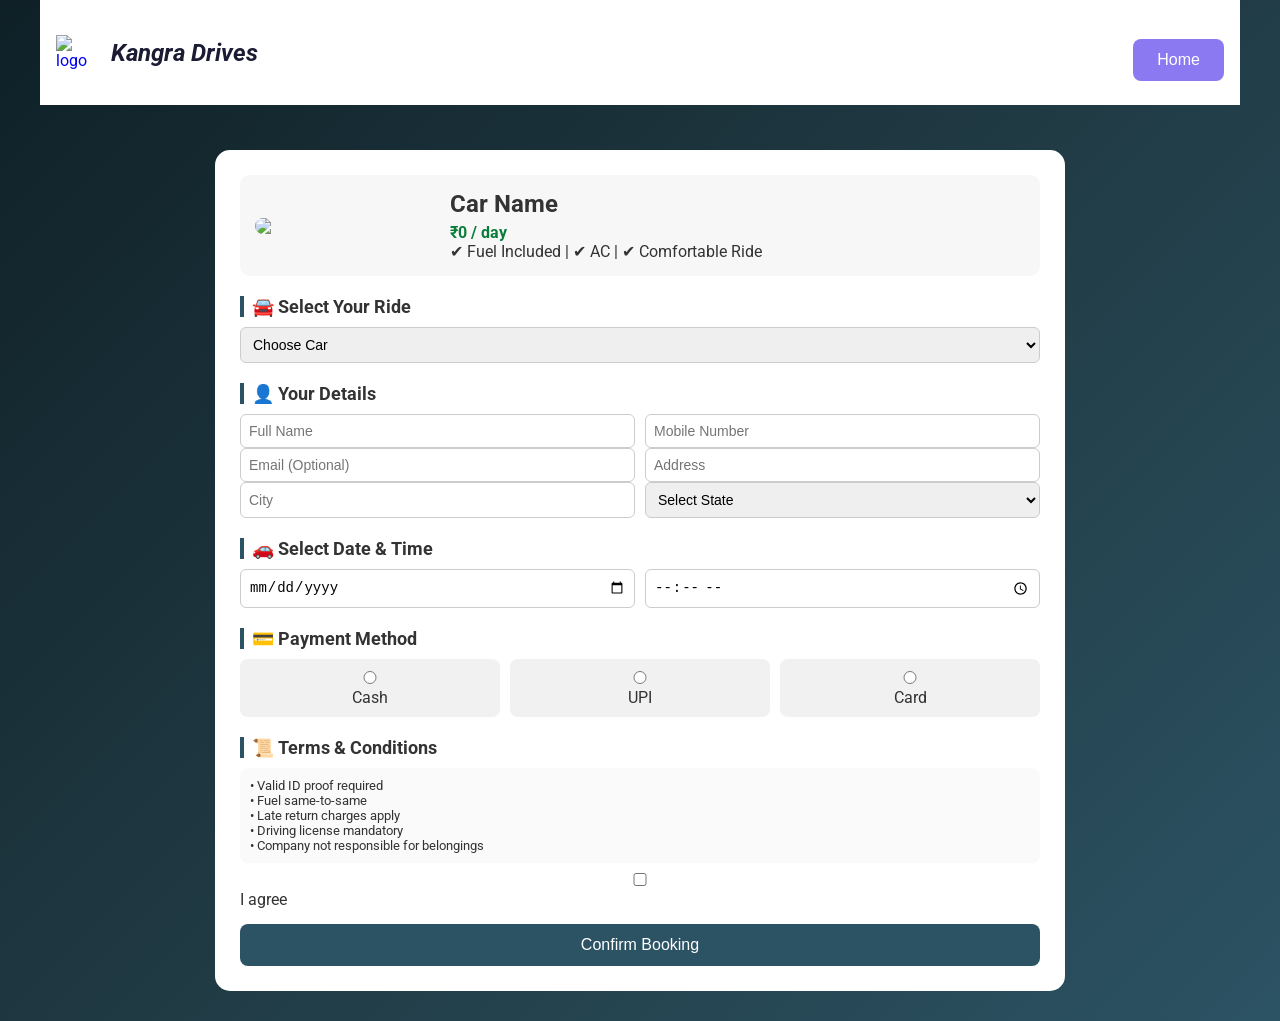
==== booking.html @ c8799b55 "add boking file" ====
<!DOCTYPE html>
<html lang="en">
<head>
<meta charset="UTF-8">
<meta name="viewport" content="width=device-width, initial-scale=1.0">
<title>Car Booking</title>

<!-- Select2 -->
<link href="https://cdn.jsdelivr.net/npm/select2@4.1.0/dist/css/select2.min.css" rel="stylesheet" />

<style>
body{
  margin:0;
  font-family: 'Segoe UI';
  background: linear-gradient(135deg,#0f2027,#203a43,#2c5364);
  color:#333;
  margin-top: 150px;
}

.container{
  max-width:850px;
  margin:30px auto;
  background:white;
  border-radius:15px;
  padding:25px;
}

.car-box{
  display:flex;
  gap:15px;
  background:#f7f7f7;
  padding:15px;
  border-radius:10px;
  align-items:center;
}

.car-box img{
  width:180px;
  border-radius:10px;
}

.price{
  color:#0a7d3b;
  font-weight:bold;
  margin-top:5px;
}

.section{
  margin-top:20px;
}

.section h3{
  margin-bottom:10px;
  font-size:18px;
  border-left:4px solid #2c5364;
  padding-left:8px;
}

.row{
  display:flex;
  gap:10px;
}

input, select{
  width:100%;
  padding:8px;
  border:1px solid #ccc;
  border-radius:6px;
  font-size:14px;
}

.payment{
  display:flex;
  gap:10px;
}

.payment label{
  flex:1;
  background:#f1f1f1;
  padding:10px;
  border-radius:8px;
  text-align:center;
  cursor:pointer;
}

button{
  width:100%;
  padding:12px;
  margin-top:15px;
  background:#2c5364;
  color:white;
  border:none;
  border-radius:8px;
  font-size:16px;
  cursor:pointer;
}

.terms{
  font-size:13px;
  background:#fafafa;
  padding:10px;
  border-radius:8px;
  margin-top:10px;
}
</style>
<link rel="stylesheet" href="styles.css">
</head>

<body>

    <!--header section-->
     <header>
      <nav class="nav-bar">
        <div class="nav__header">
          <div class="nav__logo">
            <a href="#" class="logo">
              <img src="assets/logo-white.png" alt="logo" class="logo-white" />
              <img src="assets/logo-dark.png" alt="logo" class="logo-dark" />
              <span>Kangra Drives</span>
            </a>
          </div>
          <div class="nav__menu__btn" id="menu-btn">
            <i class="ri-menu-line"></i>
          </div>
        </div>
        <ul class="nav__links" id="nav-links">
          <li><a href="login.html">Login</a></li>
        </ul>
        <div class="nav__btns">
         <a href="index.html"><button class="btn">Home</button></a>
        </div>
      </nav>
    </header>

<div class="container">

  <!-- Car Info -->
  <div class="car-box">
    <img id="carImage" src="assets/logo-dark.png">
    <div class="car-details">
      <h2 id="carName">Car Name</h2>
      <p class="price" id="carPrice">₹0 / day</p>
    <p id="carInfo">✔ Fuel Included | ✔ AC | ✔ Comfortable Ride</p>
    </div>
  </div>

  <form onsubmit="return validateForm()">

    <!-- Select Car -->
    <div class="section">
      <h3>🚘 Select Your Ride</h3>
      <select id="carSelect">
        <option value="">Choose Car</option>
        <option value="Thar">Thar</option>
        <option value="XUV">XUV 3XO</option>
        <option value="Scorpio">Scorpio</option>
        <option value="Swift">Swift Dzire</option>
        <option value="Ertiga">Ertiga</option>
        <option value="Fortuner">Fortuner</option>
        <option value="Innova">Innova</option>
        <option value="Harrier">Harrier</option>
        <option value="Tiago">Tiago</option>
        <option value="Alto">Alto 800</option>
        <option value="City">Honda City</option>
        <option value="Amaze">Honda Amaze</option>
        <option value="Elevate">Honda Elevate</option>
        <option value="Corolla">Corolla</option>
        <option value="Sumo">Tata Sumo</option>
      </select>
    </div>

    <!-- User Details -->
    <div class="section">
      <h3>👤 Your Details</h3>

      <div class="row">
        <input type="text" placeholder="Full Name" required>
        <input type="tel" placeholder="Mobile Number" required>
      </div>

      <div class="row">
        <input type="email" placeholder="Email (Optional)">
        <input type="text" placeholder="Address" required>
      </div>

      <div class="row">
        <input type="text" placeholder="City" required>

        <select id="state" required>
          <option value="">Select State</option>
          <option>Himachal Pradesh</option>
          <option>Punjab</option>
          <option>Delhi</option>
          <option>Haryana</option>
          <option>Uttar Pradesh</option>
          <option>Maharashtra</option>
          <option>Rajasthan</option>
          <option>Gujarat</option>
          <option>Tamil Nadu</option>
          <option>Karnataka</option>
          <option>West Bengal</option>
          <option>Bihar</option>
          <option>Other</option>
        </select>
      </div>
    </div>

    <!-- Rental -->
    <div class="section">
      <h3>🚗 Select Date & Time</h3>

      <div class="row">
        <input type="date" required>
        <input type="time" required>
      </div>
    </div>

    <!-- Payment -->
    <div class="section">
      <h3>💳 Payment Method</h3>

      <div class="payment">
        <label><input type="radio" name="pay" required> Cash</label>
        <label><input type="radio" name="pay"> UPI</label>
        <label><input type="radio" name="pay"> Card</label>
      </div>
    </div>

    <!-- Terms -->
    <div class="section">
      <h3>📜 Terms & Conditions</h3>
      <div class="terms">
        • Valid ID proof required<br>
        • Fuel same-to-same<br>
        • Late return charges apply<br>
        • Driving license mandatory<br>
        • Company not responsible for belongings
      </div>

      <div style="margin-top:8px;">
        <input type="checkbox" id="terms"> I agree
      </div>
    </div>

    <button type="submit">Confirm Booking</button>

  </form>
</div>

<!-- Scripts -->
<script src="https://code.jquery.com/jquery-3.6.0.min.js"></script>
<script src="https://cdn.jsdelivr.net/npm/select2@4.1.0/dist/js/select2.min.js"></script>
<script>

document.getElementById("carSelect").addEventListener("change", function(){

  const car = this.value;

  if(car === "Thar"){
    carName.innerText = "Thar";
    carPrice.innerText = "₹999 / day";
    carImage.src = "assets/Thar.jpg";
    carInfo.innerText = "4 People | Diesel | Manual";
  }

  else if(car === "XUV"){
    carName.innerText = "XUV 3XO";
    carPrice.innerText = "₹799 / day";
    carImage.src = "assets/xuv.jpg";
    carInfo.innerText = "5 People | Petrol | Manual";
  }

  else if(car === "Scorpio"){
    carName.innerText = "Scorpio";
    carPrice.innerText = "₹4499 / day";
    carImage.src = "assets/scorpio.jpg";
    carInfo.innerText = "7 People | Diesel | Manual";
  }

  else if(car === "Swift"){
    carName.innerText = "Swift Dzire";
    carPrice.innerText = "₹2499 / day";
    carImage.src = "assets/deals-7.png";
    carInfo.innerText = "4 People | Petrol | Auto";
  }

  else if(car === "Ertiga"){
    carName.innerText = "Ertiga";
    carPrice.innerText = "₹2999 / day";
    carImage.src = "assets/deals-8.png";
    carInfo.innerText = "7 People | Diesel | Manual";
  }

  else if(car === "Fortuner"){
    carName.innerText = "Fortuner";
    carPrice.innerText = "₹7999 / day";
    carImage.src = "assets/deals-12.png";
    carInfo.innerText = "7 People | Diesel | Manual";
  }

  else if(car === "Innova"){
    carName.innerText = "Innova";
    carPrice.innerText = "₹1799 / day";
    carImage.src = "assets/deals-11.png";
    carInfo.innerText = "7 People | Diesel | Manual";
  }

  else if(car === "Harrier"){
    carName.innerText = "Harrier";
    carPrice.innerText = "₹4999 / day";
    carImage.src = "assets/deals-6.png";
    carInfo.innerText = "5 People | Diesel | Auto";
  }

  else if(car === "Tiago"){
    carName.innerText = "Tiago";
    carPrice.innerText = "₹1299 / day";
    carImage.src = "assets/deals-4.png";
    carInfo.innerText = "4 People | Petrol | Manual";
  }

  else if(car === "Alto"){
    carName.innerText = "Alto 800";
    carPrice.innerText = "₹1699 / day";
    carImage.src = "assets/deals-9.png";
    carInfo.innerText = "4 People | Petrol | Manual";
  }

  else if(car === "City"){
    carName.innerText = "Honda City";
    carPrice.innerText = "₹2699 / day";
    carImage.src = "assets/deals-15.png";
    carInfo.innerText = "5 People | Petrol | Manual";
  }

  else if(car === "Amaze"){
    carName.innerText = "Honda Amaze";
    carPrice.innerText = "₹2499 / day";
    carImage.src = "assets/deals-13.png";
    carInfo.innerText = "5 People | Diesel | Manual";
  }

  else if(car === "Elevate"){
    carName.innerText = "Honda Elevate";
    carPrice.innerText = "₹1499 / day";
    carImage.src = "assets/deals-14.png";
    carInfo.innerText = "5 People | Petrol | Manual";
  }

  else if(car === "Corolla"){
    carName.innerText = "Corolla";
    carPrice.innerText = "₹3999 / day";
    carImage.src = "assets/deals-10.png";
    carInfo.innerText = "5 People | Diesel | Manual";
  }

  else if(car === "Sumo"){
    carName.innerText = "Tata Sumo";
    carPrice.innerText = "₹899 / day";
    carImage.src = "assets/deals-5.png";
    carInfo.innerText = "7 People | Diesel | Manual";
 }

  else if(car === "") {  
    carName.innerText = "Car Name";
    carPrice.innerText = "₹0 / day";
    carImage.src = "assets/logo-dark.png";
    carInfo.innerText = "✔ Fuel Included | ✔ AC | ✔ Comfortable Ride";
  }
});

</script>
<script>

$('#state').select2();

function validateForm(){
  if(!document.getElementById("terms").checked){
    alert("Accept Terms first");
    return false;
  }
  alert("Booking Confirmed ✅");
  return true;
}

document.addEventListener("DOMContentLoaded", function(){

  const cars = {
    Thar : { price: 999, img: "Thar.jpg", details: "4 People | Diesel | Manual" },
    XUV: { price: 799, img: "xuv.jpg", details: "5 People | Petrol | Manual" },
    Scorpio: { price: 4499, img: "scorpio.jpg", details: "7 People | Diesel | Manual" },
    Swift: { price: 2499, img: "swift.jpg", details: "4 People | Petrol | Auto" },
    Fortuner: { price: 7999, img: "fortuner.jpg", details: "7 People | Diesel | Manual" },
    Innova: { price: 1799, img: "innova.jpg", details: "7 People | Diesel | Manual" }
  };

  const dropdown = document.getElementById("carSelect");

  dropdown.addEventListener("change", function(){

    const selected = this.value;

    if(cars[selected]){
      document.getElementById("carName").innerText = selected;
      document.getElementById("carPrice").innerText = "₹" + cars[selected].price + " / day";
      document.getElementById("carImage").src = "assets/" + cars[selected].img;
      document.getElementById("carInfo").innerText = cars[selected].details;
    } else {
      document.getElementById("carName").innerText = "Car Name";
      document.getElementById("carPrice").innerText = "₹0 / day";
      document.getElementById("carImage").src = "assets/logo-dark.png";
      document.getElementById("carInfo").innerText = "✔ Fuel Included | ✔ AC | ✔ Comfortable Ride";
    }

  });

});

</script>
</body>
</html>
---- styles.css ----
@import url("https://fonts.googleapis.com/css2?family=Roboto:ital,wght@0,100;0,300;0,400;0,500;0,700;0,900;1,100;1,300;1,400;1,500;1,700;1,900&display=swap");

:root {
  --primary-color: #8a79f0;
  --primary-color-dark: #1b1b34;
  --text-dark: #000000;
  --text-light: #767268;
  --extra-light: #f1f2ff;
  --white: #ffffff;
  --max-width: 1200px;
}

* {
  margin: 0;
  padding: 0;
  box-sizing: border-box;
}

.section__container {
  max-width: var(--max-width);
  margin: auto;
  padding: 5rem 1rem;
}

.section__header {
  margin-bottom: 1rem;
  font-size: 2.5rem;
  font-weight: 600;
  color: var(--text-dark);
  line-height: 3.25rem;
  text-align: center;
}

.section__description {
  color: var(--text-light);
  text-align: center;
  line-height: 1.5rem;
}

.btn {
  padding: 0.75rem 1.5rem;
  outline: none;
  border: none;
  font-size: 1rem;
  color: var(--white);
  background-color: var(--primary-color);
  border-radius: 0.5rem;
  transition: 0.3s;
  cursor: pointer;
}

.btn:hover {
  background-color: var(--primary-color-dark);
}

.logo {
  display: flex;
  align-items: center;
  gap: 10px;
}

.logo img {
  max-width: 35px;
}

.logo span {
  font-size: 1.25rem;
  font-weight: 700;
  font-style: italic;
  color: var(--white);
  white-space: nowrap;
}

img {
  display: flex;
  width: 100%;
}

a {
  text-decoration: none;
  transition: 0.3s;
}

ul {
  list-style: none;
}

html,
body {
  scroll-behavior: smooth;
}

body {
  font-family: "Roboto", sans-serif;
}

header {
  background: linear-gradient(
    to bottom,
    rgba(138, 121, 240, 0),
    rgba(138, 121, 240, 0.1)
  );
  margin-top: 0;
}

.nav-bar{
  position: fixed;
  top: 0;
  left: 0;
  right: 0;
  width: 100%;
background-color: #ffffff;
z-index: 9999;
}

.nav__header {
  padding: 0.75rem 1rem;
  width: 100%;
  display: flex;
  align-items: center;
  justify-content: space-between;
  background-color: var(--primary-color-dark);
}

.nav__logo .logo-dark {
  display: none;
}

.nav__menu__btn {
  font-size: 1.5rem;
  color: var(--white);
  cursor: pointer;
}

.nav__links {
  position: absolute;
  bottom: 0;
  left: 0;
  width: 100%;
  display: flex;
  align-items: center;
  justify-content: center;
  flex-direction: column;
  gap: 2rem;
  padding: 2rem;
  background-color: var(--primary-color-dark);
  transition: transform 0.5s;
  z-index: -1;
}

.nav__links.open {
  transform: translateY(100%);
}

.nav__links a {
  color: var(--white);
}

.nav__links a:hover {
  color: var(--primary-color);
}

.nav__btns {
  display: none;
}

.header__container {
  padding-top: 5rem;
  display: grid;
}

.header__image {
  position: relative;
  isolation: isolate;
  overflow: hidden;
  margin-top: 50px;
}

.header__image::before {
  position: absolute;
  content: "";
  height: 100%;
  width: 100%;
  top: 0;
  left: 5rem;
  background-color: var(--primary-color);
  opacity: 0.2;
  border-top-left-radius: 9rem;
  z-index: -1;
}

.header__content {
  padding-block: 2rem 5rem;
  padding-inline: 1rem;
}

.header__content h2 {
  width: fit-content;
  margin-inline: auto;
  margin-bottom: 1rem;
  padding: 0.5rem 1.5rem;
  font-size: 1rem;
  font-weight: 500;
  color: var(--primary-color);
  background-color: var(--white);
  border-radius: 5rem;
  box-shadow: 5px 5px 10px rgba(0, 0, 0, 0.05);
}

.header__content h1 {
  margin-bottom: 2rem;
  font-size: 3.5rem;
  font-weight: 800;
  color: var(--text-dark);
  text-align: center;
}

.header__form form {
  max-width: 900px;
  margin-inline: auto;
  padding: 1rem;
  display: flex;
  align-items: center;
  justify-content: center;
  flex-wrap: wrap;
  gap: 1rem;
  background-color: var(--white);
  box-shadow: 0px 0px 20px rgba(0, 0, 0, 0.1);
  border-radius: 1rem;
}

.header__form .input__group {
  flex: 1 0 170px;
  display: grid;
  gap: 10px;
}

.header__form label {
  font-size: 0.9rem;
  font-weight: 600;
  color: var(--text-dark);
}

.header__form input {
  width: 100%;
  outline: none;
  border: none;
  font-size: 1rem;
  color: var(--text-light);
}

.header__form input::placeholder {
  color: var(--text-light);
}

.header__form .btn {
  padding: 15px 17px;
}

.about__container .section__description {
  max-width: 600px;
  margin-inline: auto;
  margin-bottom: 4rem;
}

.about__grid {
  display: grid;
  gap: 2rem 1rem;
}

.about__card {
  max-width: 300px;
  margin-inline: auto;
  text-align: center;
}

.about__card span {
  display: inline-block;
  margin-bottom: 2rem;
  font-size: 2.5rem;
  padding: 16px 20px;
  border-radius: 1.25rem;
  box-shadow: 5px 5px 20px rgba(0, 0, 0, 0.05);
}

.about__card:nth-child(1) span {
  color: #8a79f0;
  background-color: #eeebfd;
}

.about__card:nth-child(2) span {
  color: #fba55b;
  background-color: #fff2e8;
}

.about__card:nth-child(3) span {
  color: #ee6a6f;
  background-color: #fde9ea;
}

.about__card h4 {
  margin-bottom: 10px;
  font-size: 1.2rem;
  font-weight: 600;
  color: var(--text-dark);
}

.about__card p {
  color: var(--text-light);
  line-height: 1.5rem;
}

.deals {
  background-color: var(--extra-light);
}

.deals__container .section__description {
  max-width: 600px;
  margin-inline: auto;
  margin-bottom: 4rem;
}

.deals__tabs {
  margin-bottom: 2rem;
  display: flex;
  align-items: center;
  justify-content: center;
  gap: 1rem;
  flex-wrap: wrap;
}

.deals__tabs .btn {
  font-weight: 600;
  color: var(--primary-color-dark);
  background-color: var(--white);
}

.deals__tabs .btn.active {
  color: var(--white);
  background-color: var(--primary-color);
  box-shadow: 0px 0px 20px rgba(0, 0, 0, 0.1);
}

.deals__container .tab__content {
  display: none;
  gap: 1rem;
  animation: fadeEffect 1s;
}

.deals__container .tab__content.active {
  display: grid;
}

@keyframes fadeEffect {
  from {
    opacity: 0;
  }
  to {
    opacity: 1;
  }
}

.deals__card {
  padding: 1rem;
  background-color: var(--white);
  border-radius: 1rem;
  box-shadow: 0px 0px 20px rgba(0, 0, 0, 0.1);
}

.deals__card img {
  margin-bottom: 1rem;
}

.deals__rating {
  margin-bottom: 1rem;
  color: goldenrod;
}

.deals__rating span:last-child {
  color: var(--text-light);
}

.deals__card h4 {
  margin-bottom: 1rem;
  font-size: 1.2rem;
  font-weight: 600;
  color: var(--text-dark);
}

.deals__card__grid {
  margin-bottom: 2rem;
  display: grid;
  grid-template-columns: repeat(2, 1fr);
  gap: 1rem;
}

.deals__card__grid div {
  display: flex;
  align-items: center;
  gap: 10px;
  color: var(--text-light);
}

.deals__card__grid div span {
  font-size: 1.2rem;
}

.deals__card__footer {
  margin-top: 1rem;
  display: flex;
  align-items: center;
  justify-content: space-between;
  gap: 1rem;
}

.deals__card__footer h3 {
  font-size: 1.75rem;
  font-weight: 600;
  color: var(--text-dark);
}

.deals__card__footer h3 span {
  font-size: 0.9rem;
  font-weight: 400;
  color: var(--text-light);
}

.deals__card__footer a {
  font-weight: 600;
  color: var(--primary-color);
}

.deals__card__footer a:hover {
  color: var(--primary-color-dark);
}

.choose__container {
  display: grid;
}

.choose__content {
  padding-block: 2rem 5rem;
  padding-inline: 1rem;
}

.choose__grid {
  margin-top: 3rem;
  display: grid;
  gap: 2rem 1rem;
}

.choose__card {
  display: flex;
  align-items: flex-start;
  gap: 1rem;
}

.choose__card span {
  padding: 5px 7px;
  font-size: 1.5rem;
  background-color: var(--extra-light);
  color: var(--primary-color);
  border-radius: 0.5rem;
}

.choose__card h4 {
  margin-bottom: 5px;
  font-size: 1.1rem;
  font-weight: 500;
  color: var(--text-dark);
}

.choose__card p {
  font-size: 0.9rem;
  color: var(--text-light);
  line-height: 1.5rem;
}

.subscribe__container {
  position: relative;
  isolation: isolate;
  display: grid;
  overflow: hidden;
  background-color: var(--extra-light);
}

.subscribe__container::before,
.subscribe__container::after {
  position: absolute;
  content: "";
  width: 100%;
  height: 3rem;
  top: 0;
  left: 0;
  background-color: var(--white);
  z-index: -1;
}

.subscribe__container::after {
  top: unset;
  bottom: 0;
}

.subscribe__content {
  padding-block: 2rem 8rem;
  padding-inline: 1rem;
}

.subscribe__content form {
  margin-top: 2rem;
  margin-inline: auto;
  width: 100%;
  max-width: 500px;
  display: flex;
  align-items: center;
  background-color: var(--white);
  border-radius: 5px;
}

.subscribe__content input {
  width: 100%;
  outline: none;
  border: none;
  font-size: 1rem;
  color: var(--text-dark);
  padding-inline: 1rem;
  background-color: transparent;
}

.subscribe__content .btn {
  padding-block: 1rem;
  border-top-left-radius: 0;
  border-bottom-left-radius: 0;
}

.client__container {
  padding-bottom: 1rem;
}

.client__container .section__description {
  max-width: 600px;
  margin-inline: auto;
}

.swiper {
  padding-block: 4rem;
  width: 100%;
}

.swiper-slide {
  min-width: 375px;
}

.client__card {
  padding: 1.5rem;
  background-color: var(--white);
  border-radius: 1rem;
  box-shadow: 0px 0px 20px rgba(0, 0, 0, 0.05);
  transition: 0.3s;
}

.client__card:hover {
  box-shadow: 0px 0px 20px rgba(0, 0, 0, 0.1);
}

.client__details {
  margin-bottom: 1rem;
  display: flex;
  align-items: center;
  gap: 1rem;
}

.client__details img {
  max-width: 50px;
  border-radius: 100%;
}

.client__details h4 {
  margin-bottom: 5px;
  font-size: 1.1rem;
  font-weight: 600;
  color: var(--text-dark);
}

.client__rating {
  color: goldenrod;
}

.client__card p {
  color: var(--text-light);
  line-height: 1.5rem;
}

/* register */
.register{
  display: flex;
  justify-content: center;
  align-items: center;
  min-height: 30vh;
  margin-top: 150px;
}

.aa{
  display: flex;
  justify-content: center;
  align-items: center;
  font-size: 3rem;

}
.register-container {
    background: white;
    padding: 2rem;
    border-radius: 12px;
    box-shadow: 0 10px 25px rgba(0,0,0,0.2);
    width: 100%;
    max-width: 400px;
}
.register-form{
  border: 2px solid #888af2;
    display: flex;
    flex-direction: column;
    justify-content: center;
    align-items: center;
    padding: 2rem;
    gap: 1rem;
    font-size: 2rem;
    margin-bottom: 1rem;
}
.btn-register{
    padding: 0.75rem 1.5rem;
    outline: none;
    border: none;
    font-size: 1rem;
    background-color: #765efd;
    border-radius: 0.5rem;
}
/* footer */
.footer {
  background-color: var(--primary-color-dark);
}

.footer__container {
  display: grid;
  gap: 4rem 2rem;
}

.footer__logo {
  margin-bottom: 2rem;
}

.footer__logo img {
  max-width: 45px;
}

.footer__logo span {
  font-size: 1.5rem;
  color: var(--white);
}

.footer__col p {
  margin-bottom: 2rem;
  color: var(--extra-light);
  line-height: 1.5rem;
}

.footer__socials {
  display: flex;
  align-items: center;
  gap: 10px;
  flex-wrap: wrap;
}

.footer__socials a {
  padding: 6px 8px;
  font-size: 1.125rem;
  color: var(--text-dark);
  background-color: var(--white);
  border-radius: 100%;
}

.footer__socials a:hover {
  color: var(--white);
  background-color: var(--primary-color);
}

.footer__col h4 {
  margin-bottom: 2rem;
  font-size: 1.2rem;
  font-weight: 500;
  color: var(--white);
}

.footer__links {
  display: grid;
  gap: 1rem;
}

.footer__links a {
  color: var(--extra-light);
}

.footer__links a:hover {
  color: var(--primary-color);
}

.footer__links span {
  display: inline-block;
  margin-right: 10px;
  padding: 4px 6px;
  border: 1px solid var(--extra-light);
  border-radius: 100%;
}

.footer__links a:hover span {
  border-color: var(--primary-color);
}

.footer__bar {
  padding: 1rem;
  font-size: 0.9rem;
  color: var(--extra-light);
  text-align: center;
}

@media (width > 540px) {
  .about__grid {
    grid-template-columns: repeat(2, 1fr);
  }

  .deals__container .tab__content {
    grid-template-columns: repeat(2, 1fr);
  }

  .choose__grid {
    grid-template-columns: repeat(2, 1fr);
  }

  .footer__container {
    grid-template-columns: repeat(2, 1fr);
  }
}

@media (width > 768px) {
  nav {
    position: static;
    padding: 1.5rem 1rem;
    max-width: var(--max-width);
    margin-inline: auto;
    margin-bottom: 5rem;
    display: flex;
    align-items: center;
    justify-content: space-between;
    gap: 1rem;
  }

  .nav__header {
    flex: 1;
    padding: 0;
    background-color: transparent;
  }

  .nav__logo img {
    max-width: 45px;
  }

  .nav__logo .logo-dark {
    display: flex;
  }

  .nav__logo .logo-white {
    display: none;
  }

  .nav__logo span {
    font-size: 1.5rem;
    color: var(--primary-color-dark);
  }

  .nav__menu__btn {
    display: none;
  }

  .nav__links {
    position: static;
    width: fit-content;
    padding: 0;
    flex-direction: row;
    background-color: transparent;
    transform: none !important;
  }

  .nav__links a {
    font-weight: 500;
    color: var(--text-dark);
  }

  .nav__links li:last-child {
    display: none;
  }

  .nav__btns {
    flex: 1;
    display: flex;
    justify-content: flex-end;
  }

  .header__container {
    padding-top: 0;
    grid-template-columns:
      minmax(0, 1fr)
      minmax(0, calc(var(--max-width) / 2))
      minmax(0, calc(var(--max-width) / 2))
      minmax(0, 1fr);
  }

  .header__image {
    grid-area: 1/3/2/5;
    height: 100%;
  }

  .header__image img {
    padding-bottom: 5rem;
    position: absolute;
    top: 50%;
    left: 0;
    transform: translateY(-50%);
    width: unset;
    height: 100%;
  }

  .header__content {
    padding-block: 2rem 10rem;
    grid-area: 1/2/2/3;
  }

  .header__content h2 {
    margin-inline-start: unset;
  }

  .header__content :is(h1, .section__description) {
    text-align: left;
  }

  .header__form form {
    padding: 1.5rem;
    transform: translateY(-50%);
  }

  .about__container {
    padding-top: 3rem;
  }

  .about__grid {
    grid-template-columns: repeat(3, 1fr);
  }

  .deals__container .tab__content {
    grid-template-columns: repeat(3, 1fr);
  }

  .choose__container {
    grid-template-columns:
      minmax(0, 1fr)
      minmax(0, calc(var(--max-width) / 2))
      minmax(0, calc(var(--max-width) / 2))
      minmax(0, 1fr);
  }

  .choose__image {
    position: relative;
    isolation: isolate;
    grid-area: 1/1/2/3;
    height: 100%;
  }

  .choose__image img {
    position: absolute;
    top: 50%;
    right: 0;
    transform: translateY(-50%);
    width: unset;
    height: 100%;
  }

  .choose__content {
    padding-block: 5rem;
    grid-area: 1/3/2/4;
  }

  .choose__content :is(.section__header, .section__description) {
    text-align: left;
  }

  .subscribe__container {
    grid-template-columns:
      minmax(0, 1fr)
      minmax(0, calc(var(--max-width) / 2))
      minmax(0, calc(var(--max-width) / 2))
      minmax(0, 1fr);
  }

  .subscribe__image {
    position: relative;
    isolation: isolate;
    grid-area: 1/3/2/5;
    height: 100%;
  }

  .subscribe__image img {
    position: absolute;
    top: 50%;
    left: 0;
    transform: translateY(-50%);
    width: unset;
    height: 100%;
  }

  .subscribe__content {
    padding-block: 8rem;
    grid-area: 1/2/2/3;
  }

  .subscribe__content :is(.section__header, .section__description) {
    text-align: left;
  }

  .subscribe__content form {
    margin-inline-start: unset;
  }

  .footer__container {
    grid-template-columns: repeat(4, 1fr);
  }
}

@media (width > 1024px) {
  .deals__container .tab__content {
    gap: 1.5rem;
  }

  .deals__card {
    padding: 1.5rem;
  }
}
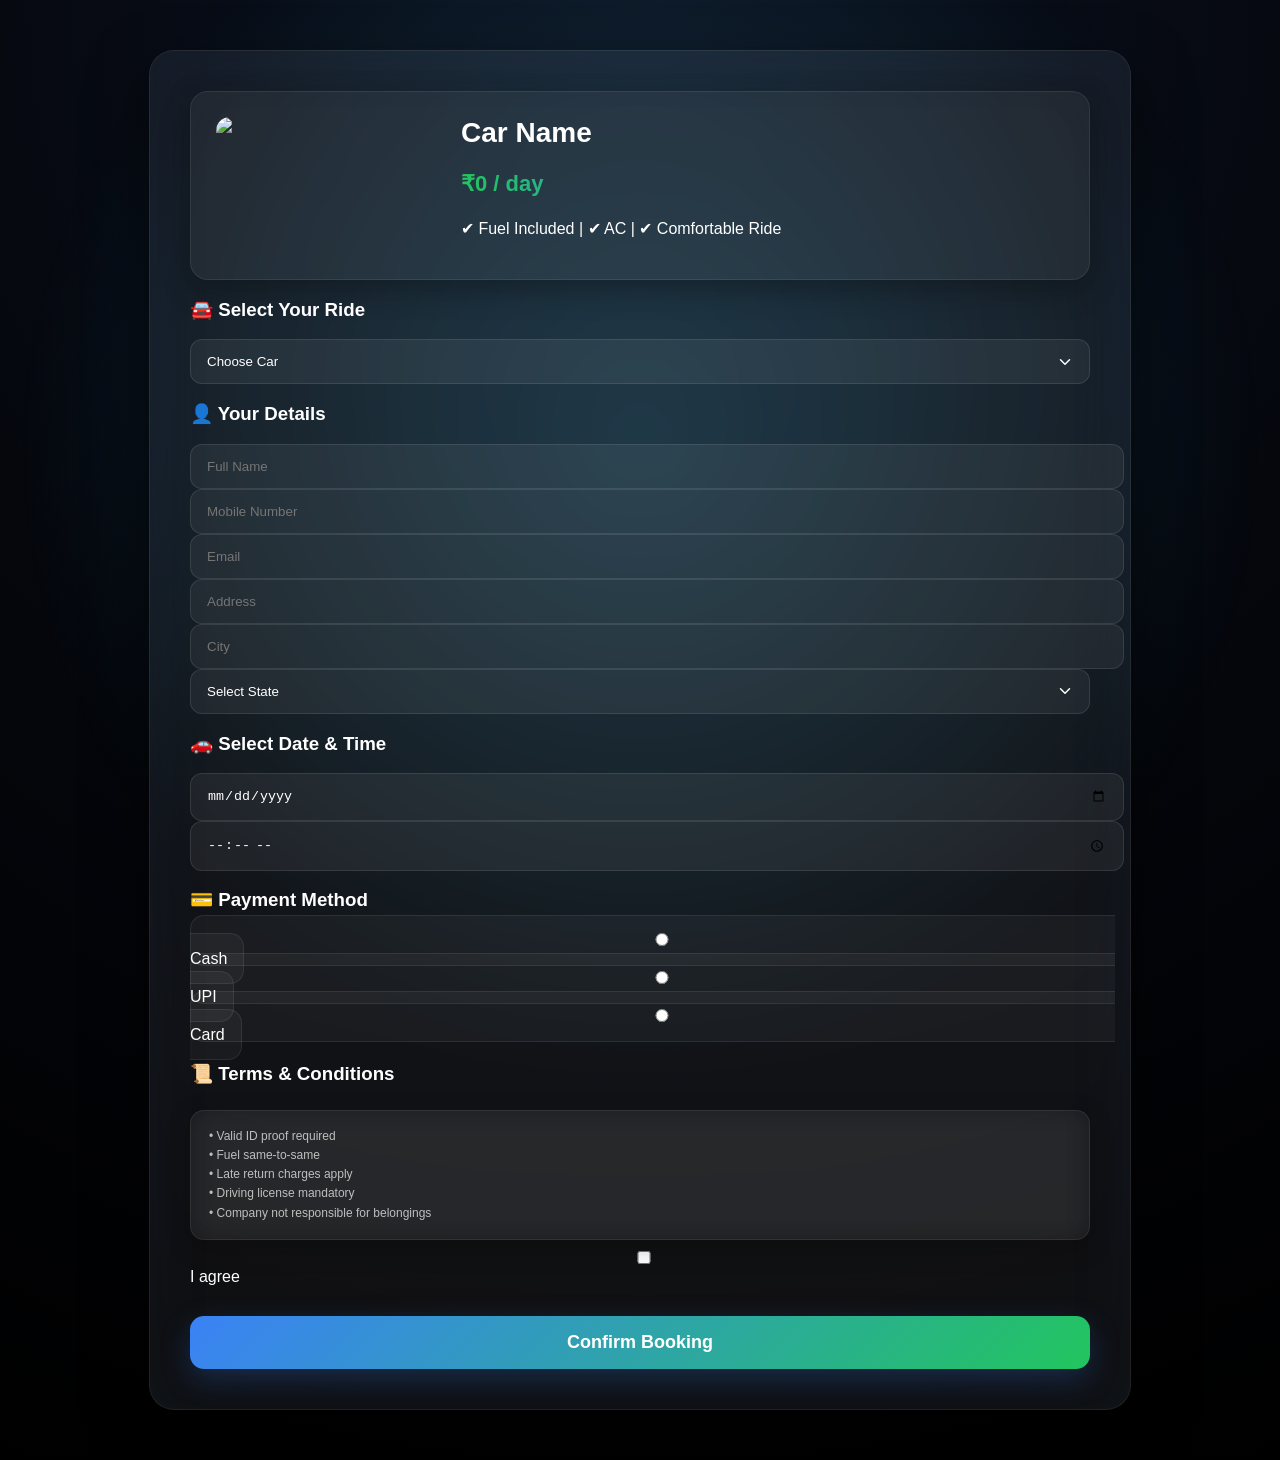
==== commit aa40296c: "Add files via upload" ====
--- a/booking.html
+++ b/booking.html
@@ -1,421 +1,460 @@
-<!DOCTYPE html>
-<html lang="en">
-<head>
-<meta charset="UTF-8">
-<meta name="viewport" content="width=device-width, initial-scale=1.0">
-<title>Car Booking</title>
-
-<!-- Select2 -->
-<link href="https://cdn.jsdelivr.net/npm/select2@4.1.0/dist/css/select2.min.css" rel="stylesheet" />
-
-<style>
-body{
-  margin:0;
-  font-family: 'Segoe UI';
-  background: linear-gradient(135deg,#0f2027,#203a43,#2c5364);
-  color:#333;
-  margin-top: 150px;
-}
-
-.container{
-  max-width:850px;
-  margin:30px auto;
-  background:white;
-  border-radius:15px;
-  padding:25px;
-}
-
-.car-box{
-  display:flex;
-  gap:15px;
-  background:#f7f7f7;
-  padding:15px;
-  border-radius:10px;
-  align-items:center;
-}
-
-.car-box img{
-  width:180px;
-  border-radius:10px;
-}
-
-.price{
-  color:#0a7d3b;
-  font-weight:bold;
-  margin-top:5px;
-}
-
-.section{
-  margin-top:20px;
-}
-
-.section h3{
-  margin-bottom:10px;
-  font-size:18px;
-  border-left:4px solid #2c5364;
-  padding-left:8px;
-}
-
-.row{
-  display:flex;
-  gap:10px;
-}
-
-input, select{
-  width:100%;
-  padding:8px;
-  border:1px solid #ccc;
-  border-radius:6px;
-  font-size:14px;
-}
-
-.payment{
-  display:flex;
-  gap:10px;
-}
-
-.payment label{
-  flex:1;
-  background:#f1f1f1;
-  padding:10px;
-  border-radius:8px;
-  text-align:center;
-  cursor:pointer;
-}
-
-button{
-  width:100%;
-  padding:12px;
-  margin-top:15px;
-  background:#2c5364;
-  color:white;
-  border:none;
-  border-radius:8px;
-  font-size:16px;
-  cursor:pointer;
-}
-
-.terms{
-  font-size:13px;
-  background:#fafafa;
-  padding:10px;
-  border-radius:8px;
-  margin-top:10px;
-}
-</style>
-<link rel="stylesheet" href="styles.css">
-</head>
-
-<body>
-
-    <!--header section-->
-     <header>
-      <nav class="nav-bar">
-        <div class="nav__header">
-          <div class="nav__logo">
-            <a href="#" class="logo">
-              <img src="assets/logo-white.png" alt="logo" class="logo-white" />
-              <img src="assets/logo-dark.png" alt="logo" class="logo-dark" />
-              <span>Kangra Drives</span>
-            </a>
-          </div>
-          <div class="nav__menu__btn" id="menu-btn">
-            <i class="ri-menu-line"></i>
-          </div>
-        </div>
-        <ul class="nav__links" id="nav-links">
-          <li><a href="login.html">Login</a></li>
-        </ul>
-        <div class="nav__btns">
-         <a href="index.html"><button class="btn">Home</button></a>
-        </div>
-      </nav>
-    </header>
-
-<div class="container">
-
-  <!-- Car Info -->
-  <div class="car-box">
-    <img id="carImage" src="assets/logo-dark.png">
-    <div class="car-details">
-      <h2 id="carName">Car Name</h2>
-      <p class="price" id="carPrice">₹0 / day</p>
-    <p id="carInfo">✔ Fuel Included | ✔ AC | ✔ Comfortable Ride</p>
-    </div>
-  </div>
-
-  <form onsubmit="return validateForm()">
-
-    <!-- Select Car -->
-    <div class="section">
-      <h3>🚘 Select Your Ride</h3>
-      <select id="carSelect">
-        <option value="">Choose Car</option>
-        <option value="Thar">Thar</option>
-        <option value="XUV">XUV 3XO</option>
-        <option value="Scorpio">Scorpio</option>
-        <option value="Swift">Swift Dzire</option>
-        <option value="Ertiga">Ertiga</option>
-        <option value="Fortuner">Fortuner</option>
-        <option value="Innova">Innova</option>
-        <option value="Harrier">Harrier</option>
-        <option value="Tiago">Tiago</option>
-        <option value="Alto">Alto 800</option>
-        <option value="City">Honda City</option>
-        <option value="Amaze">Honda Amaze</option>
-        <option value="Elevate">Honda Elevate</option>
-        <option value="Corolla">Corolla</option>
-        <option value="Sumo">Tata Sumo</option>
-      </select>
-    </div>
-
-    <!-- User Details -->
-    <div class="section">
-      <h3>👤 Your Details</h3>
-
-      <div class="row">
-        <input type="text" placeholder="Full Name" required>
-        <input type="tel" placeholder="Mobile Number" required>
-      </div>
-
-      <div class="row">
-        <input type="email" placeholder="Email (Optional)">
-        <input type="text" placeholder="Address" required>
-      </div>
-
-      <div class="row">
-        <input type="text" placeholder="City" required>
-
-        <select id="state" required>
-          <option value="">Select State</option>
-          <option>Himachal Pradesh</option>
-          <option>Punjab</option>
-          <option>Delhi</option>
-          <option>Haryana</option>
-          <option>Uttar Pradesh</option>
-          <option>Maharashtra</option>
-          <option>Rajasthan</option>
-          <option>Gujarat</option>
-          <option>Tamil Nadu</option>
-          <option>Karnataka</option>
-          <option>West Bengal</option>
-          <option>Bihar</option>
-          <option>Other</option>
-        </select>
-      </div>
-    </div>
-
-    <!-- Rental -->
-    <div class="section">
-      <h3>🚗 Select Date & Time</h3>
-
-      <div class="row">
-        <input type="date" required>
-        <input type="time" required>
-      </div>
-    </div>
-
-    <!-- Payment -->
-    <div class="section">
-      <h3>💳 Payment Method</h3>
-
-      <div class="payment">
-        <label><input type="radio" name="pay" required> Cash</label>
-        <label><input type="radio" name="pay"> UPI</label>
-        <label><input type="radio" name="pay"> Card</label>
-      </div>
-    </div>
-
-    <!-- Terms -->
-    <div class="section">
-      <h3>📜 Terms & Conditions</h3>
-      <div class="terms">
-        • Valid ID proof required<br>
-        • Fuel same-to-same<br>
-        • Late return charges apply<br>
-        • Driving license mandatory<br>
-        • Company not responsible for belongings
-      </div>
-
-      <div style="margin-top:8px;">
-        <input type="checkbox" id="terms"> I agree
-      </div>
-    </div>
-
-    <button type="submit">Confirm Booking</button>
-
-  </form>
-</div>
-
-<!-- Scripts -->
-<script src="https://code.jquery.com/jquery-3.6.0.min.js"></script>
-<script src="https://cdn.jsdelivr.net/npm/select2@4.1.0/dist/js/select2.min.js"></script>
-<script>
-
-document.getElementById("carSelect").addEventListener("change", function(){
-
-  const car = this.value;
-
-  if(car === "Thar"){
-    carName.innerText = "Thar";
-    carPrice.innerText = "₹999 / day";
-    carImage.src = "assets/Thar.jpg";
-    carInfo.innerText = "4 People | Diesel | Manual";
-  }
-
-  else if(car === "XUV"){
-    carName.innerText = "XUV 3XO";
-    carPrice.innerText = "₹799 / day";
-    carImage.src = "assets/xuv.jpg";
-    carInfo.innerText = "5 People | Petrol | Manual";
-  }
-
-  else if(car === "Scorpio"){
-    carName.innerText = "Scorpio";
-    carPrice.innerText = "₹4499 / day";
-    carImage.src = "assets/scorpio.jpg";
-    carInfo.innerText = "7 People | Diesel | Manual";
-  }
-
-  else if(car === "Swift"){
-    carName.innerText = "Swift Dzire";
-    carPrice.innerText = "₹2499 / day";
-    carImage.src = "assets/deals-7.png";
-    carInfo.innerText = "4 People | Petrol | Auto";
-  }
-
-  else if(car === "Ertiga"){
-    carName.innerText = "Ertiga";
-    carPrice.innerText = "₹2999 / day";
-    carImage.src = "assets/deals-8.png";
-    carInfo.innerText = "7 People | Diesel | Manual";
-  }
-
-  else if(car === "Fortuner"){
-    carName.innerText = "Fortuner";
-    carPrice.innerText = "₹7999 / day";
-    carImage.src = "assets/deals-12.png";
-    carInfo.innerText = "7 People | Diesel | Manual";
-  }
-
-  else if(car === "Innova"){
-    carName.innerText = "Innova";
-    carPrice.innerText = "₹1799 / day";
-    carImage.src = "assets/deals-11.png";
-    carInfo.innerText = "7 People | Diesel | Manual";
-  }
-
-  else if(car === "Harrier"){
-    carName.innerText = "Harrier";
-    carPrice.innerText = "₹4999 / day";
-    carImage.src = "assets/deals-6.png";
-    carInfo.innerText = "5 People | Diesel | Auto";
-  }
-
-  else if(car === "Tiago"){
-    carName.innerText = "Tiago";
-    carPrice.innerText = "₹1299 / day";
-    carImage.src = "assets/deals-4.png";
-    carInfo.innerText = "4 People | Petrol | Manual";
-  }
-
-  else if(car === "Alto"){
-    carName.innerText = "Alto 800";
-    carPrice.innerText = "₹1699 / day";
-    carImage.src = "assets/deals-9.png";
-    carInfo.innerText = "4 People | Petrol | Manual";
-  }
-
-  else if(car === "City"){
-    carName.innerText = "Honda City";
-    carPrice.innerText = "₹2699 / day";
-    carImage.src = "assets/deals-15.png";
-    carInfo.innerText = "5 People | Petrol | Manual";
-  }
-
-  else if(car === "Amaze"){
-    carName.innerText = "Honda Amaze";
-    carPrice.innerText = "₹2499 / day";
-    carImage.src = "assets/deals-13.png";
-    carInfo.innerText = "5 People | Diesel | Manual";
-  }
-
-  else if(car === "Elevate"){
-    carName.innerText = "Honda Elevate";
-    carPrice.innerText = "₹1499 / day";
-    carImage.src = "assets/deals-14.png";
-    carInfo.innerText = "5 People | Petrol | Manual";
-  }
-
-  else if(car === "Corolla"){
-    carName.innerText = "Corolla";
-    carPrice.innerText = "₹3999 / day";
-    carImage.src = "assets/deals-10.png";
-    carInfo.innerText = "5 People | Diesel | Manual";
-  }
-
-  else if(car === "Sumo"){
-    carName.innerText = "Tata Sumo";
-    carPrice.innerText = "₹899 / day";
-    carImage.src = "assets/deals-5.png";
-    carInfo.innerText = "7 People | Diesel | Manual";
- }
-
-  else if(car === "") {  
-    carName.innerText = "Car Name";
-    carPrice.innerText = "₹0 / day";
-    carImage.src = "assets/logo-dark.png";
-    carInfo.innerText = "✔ Fuel Included | ✔ AC | ✔ Comfortable Ride";
-  }
-});
-
-</script>
-<script>
-
-$('#state').select2();
-
-function validateForm(){
-  if(!document.getElementById("terms").checked){
-    alert("Accept Terms first");
-    return false;
-  }
-  alert("Booking Confirmed ✅");
-  return true;
-}
-
-document.addEventListener("DOMContentLoaded", function(){
-
-  const cars = {
-    Thar : { price: 999, img: "Thar.jpg", details: "4 People | Diesel | Manual" },
-    XUV: { price: 799, img: "xuv.jpg", details: "5 People | Petrol | Manual" },
-    Scorpio: { price: 4499, img: "scorpio.jpg", details: "7 People | Diesel | Manual" },
-    Swift: { price: 2499, img: "swift.jpg", details: "4 People | Petrol | Auto" },
-    Fortuner: { price: 7999, img: "fortuner.jpg", details: "7 People | Diesel | Manual" },
-    Innova: { price: 1799, img: "innova.jpg", details: "7 People | Diesel | Manual" }
-  };
-
-  const dropdown = document.getElementById("carSelect");
-
-  dropdown.addEventListener("change", function(){
-
-    const selected = this.value;
-
-    if(cars[selected]){
-      document.getElementById("carName").innerText = selected;
-      document.getElementById("carPrice").innerText = "₹" + cars[selected].price + " / day";
-      document.getElementById("carImage").src = "assets/" + cars[selected].img;
-      document.getElementById("carInfo").innerText = cars[selected].details;
-    } else {
-      document.getElementById("carName").innerText = "Car Name";
-      document.getElementById("carPrice").innerText = "₹0 / day";
-      document.getElementById("carImage").src = "assets/logo-dark.png";
-      document.getElementById("carInfo").innerText = "✔ Fuel Included | ✔ AC | ✔ Comfortable Ride";
-    }
-
-  });
-
-});
-
-</script>
-</body>
+<!DOCTYPE html>
+<html lang="en">
+<head>
+<meta charset="UTF-8">
+<meta name="viewport" content="width=device-width, initial-scale=1.0">
+<title>Car Booking</title>
+
+<!-- Select2 -->
+<link href="https://cdn.jsdelivr.net/npm/select2@4.1.0/dist/css/select2.min.css" rel="stylesheet" />
+
+<style>
+body {
+  margin: 0;
+  font-family: 'Inter', 'Segoe UI', sans-serif;
+  min-height: 100vh;
+  color: #fff;
+
+  /* modern gradient (more depth + luxury feel) */
+  background: radial-gradient(circle at top, #0b1220 0%, #05070d 50%, #000000 100%);
+  overflow-x: hidden;
+}
+
+/* subtle animated glow background */
+body::before {
+  content: "";
+  position: fixed;
+  top: -50%;
+  left: -50%;
+  width: 200%;
+  height: 200%;
+  background: radial-gradient(circle, rgba(59,130,246,0.15), transparent 40%),
+              radial-gradient(circle, rgba(34,197,94,0.10), transparent 40%);
+  animation: floatGlow 12s linear infinite;
+  z-index: -1;
+}
+
+@keyframes floatGlow {
+  0% { transform: rotate(0deg); }
+  100% { transform: rotate(360deg); }
+}
+
+/* ===== MAIN CONTAINER ===== */
+.container {
+  max-width: 900px;
+  margin: 50px auto;
+  padding: 40px;
+
+  background: rgba(255, 255, 255, 0.06);
+  backdrop-filter: blur(22px);
+  -webkit-backdrop-filter: blur(22px);
+
+  border-radius: 25px;
+  border: 1px solid rgba(255, 255, 255, 0.08);
+
+  box-shadow:
+    0 25px 60px rgba(0,0,0,0.6),
+    inset 0 0 80px rgba(59,130,246,0.05);
+}
+
+/* ===== CAR BOX ===== */
+.car-box {
+  display: flex;
+  gap: 25px;
+  padding: 25px;
+
+  background: rgba(255, 255, 255, 0.05);
+  border-radius: 18px;
+  border: 1px solid rgba(255, 255, 255, 0.08);
+
+  box-shadow: 0 10px 30px rgba(0,0,0,0.3);
+}
+
+.car-box img {
+  width: 220px;
+  border-radius: 14px;
+  transition: 0.3s;
+}
+
+.car-box img:hover {
+  transform: scale(1.05);
+}
+
+.car-box h2 {
+  font-size: 28px;
+  margin: 0;
+}
+
+.price {
+  font-size: 22px;
+  font-weight: 700;
+
+  background: linear-gradient(90deg, #22c55e, #3b82f6);
+  -webkit-background-clip: text;
+background-clip: text; /* Yeh line add karni hai */
+-webkit-text-fill-color: transparent;
+}
+
+input, select {
+  width: 100%;
+  padding: 14px 16px;
+  background: rgba(255, 255, 255, 0.06);
+  border: 1px solid rgba(255, 255, 255, 0.1);
+  border-radius: 12px;
+  color: #fff;
+  transition: 0.3s;
+  /* Premium touch: smooth text rendering */
+  -webkit-font-smoothing: antialiased;
+}
+
+select option {
+  background-color: #0b1220; 
+  padding: 10px;
+}
+
+
+select {
+  appearance: none; 
+  background-image: url("data:image/svg+xml,%3Csvg xmlns='http://www.w3.org/2000/svg' width='24' height='24' viewBox='0 0 24 24' fill='none' stroke='white' stroke-width='2' stroke-linecap='round' stroke-linejoin='round'%3E%3Cpolyline points='6 9 12 15 18 9'%3E%3C/polyline%3E%3C/svg%3E");
+  background-repeat: no-repeat;
+  background-position: right 15px center;
+  background-size: 18px;
+  cursor: pointer;
+}
+
+/* ===== PAYMENT CARD STYLE ===== */
+.payment label {
+  flex: 1;
+  padding: 16px;
+  border-radius: 14px;
+  cursor: pointer;
+
+  background: rgba(255,255,255,0.04);
+  border: 1px solid rgba(255,255,255,0.08);
+
+  transition: 0.3s;
+}
+
+.payment label:hover {
+  transform: translateY(-3px);
+  border-color: rgba(59,130,246,0.5);
+  box-shadow: 0 10px 25px rgba(59,130,246,0.15);
+}
+
+/* ===== BUTTON ===== */
+button {
+  width: 100%;
+  padding: 16px;
+  margin-top: 30px;
+
+  border: none;
+  border-radius: 14px;
+
+  font-size: 18px;
+  font-weight: 600;
+  color: white;
+
+  background: linear-gradient(135deg, #3b82f6, #22c55e);
+
+  cursor: pointer;
+  transition: 0.3s;
+
+  box-shadow: 0 10px 30px rgba(59,130,246,0.25);
+}
+
+button:hover {
+  transform: translateY(-3px);
+  box-shadow: 0 15px 40px rgba(59,130,246,0.35);
+}
+
+.terms {
+  font-size: 12px;
+  color: rgba(255, 255, 255, 0.7);
+  line-height: 1.6;
+
+  margin-top: 25px;
+  padding: 16px 18px;
+  border-radius: 14px;
+
+  /* glass effect matching container */
+  background: rgba(255, 255, 255, 0.04);
+  border: 1px solid rgba(255, 255, 255, 0.08);
+  backdrop-filter: blur(12px);
+  -webkit-backdrop-filter: blur(12px);
+
+  /* soft glow */
+  box-shadow: 0 8px 25px rgba(0,0,0,0.25);
+}
+</style>
+</head>
+
+<body>
+
+<div class="container">
+
+  <!-- Car Info -->
+  <div class="car-box">
+    <img id="carImage" src="assets/logo-white.png">
+    <div class="car-details">
+      <h2 id="carName">Car Name</h2>
+      <p class="price" id="carPrice">₹0 / day</p>
+    <p id="carInfo">✔ Fuel Included | ✔ AC | ✔ Comfortable Ride</p>
+    </div>
+  </div>
+
+<form id="bookingForm">
+
+    <!-- Select Car -->
+    <div class="section">
+      <h3>🚘 Select Your Ride</h3>
+      <select id="carSelect">
+        <option value="">Choose Car</option>
+        <option value="Thar">Thar</option>
+        <option value="XUV">XUV 3XO</option>
+        <option value="Scorpio">Scorpio</option>
+        <option value="Swift">Swift Dzire</option>
+        <option value="Ertiga">Ertiga</option>
+        <option value="Fortuner">Fortuner</option>
+        <option value="Innova">Innova</option>
+        <option value="Harrier">Harrier</option>
+        <option value="Tiago">Tiago</option>
+        <option value="Alto">Alto 800</option>
+        <option value="City">Honda City</option>
+        <option value="Amaze">Honda Amaze</option>
+        <option value="Elevate">Honda Elevate</option>
+        <option value="Corolla">Corolla</option>
+        <option value="Sumo">Tata Sumo</option>
+      </select>
+    </div>
+
+    <!-- User Details -->
+    <div class="section">
+      <h3>👤 Your Details</h3>
+
+      <div class="row">
+        <input type="text" id="name" placeholder="Full Name" required>
+<input type="tel" id="phone" placeholder="Mobile Number" required> 
+      </div>
+
+      <div class="row">
+       <input type="email" id="email" placeholder="Email" required>
+<input type="text" id="address" placeholder="Address" required>
+      </div>
+
+      <div class="row">
+        <input type="text" id="city" placeholder="City" required>
+
+        <select id="state" required>
+          <option value="">Select State</option>
+          <option>Himachal Pradesh</option>
+          <option>Punjab</option>
+          <option>Delhi</option>
+          <option>Haryana</option>
+          <option>Uttar Pradesh</option>
+          <option>Maharashtra</option>
+          <option>Rajasthan</option>
+          <option>Gujarat</option>
+          <option>Tamil Nadu</option>
+          <option>Karnataka</option>
+          <option>West Bengal</option>
+          <option>Bihar</option>
+          <option>Other</option>
+        </select>
+      </div>
+    </div>
+
+    <!-- Rental -->
+    <div class="section">
+      <h3>🚗 Select Date & Time</h3>
+
+      <div class="row">
+        <input type="date" id="date" required>
+<input type="time" id="time" required>
+      </div>
+    </div>
+
+    <!-- Payment -->
+    <div class="section">
+      <h3>💳 Payment Method</h3>
+
+      <div class="payment">
+        <label><input type="radio" name="pay" required> Cash</label>
+        <label><input type="radio" name="pay"> UPI</label>
+        <label><input type="radio" name="pay"> Card</label>
+      </div>
+    </div>
+
+    <!-- Terms -->
+    <div class="section">
+      <h3>📜 Terms & Conditions</h3>
+      <div class="terms">
+        • Valid ID proof required<br>
+        • Fuel same-to-same<br>
+        • Late return charges apply<br>
+        • Driving license mandatory<br>
+        • Company not responsible for belongings
+      </div>
+
+      <div style="margin-top:8px;">
+        <input type="checkbox" id="terms"> I agree
+      </div>
+    </div>
+
+    <button type="submit">Confirm Booking</button>
+
+  </form>
+</div>
+
+<!-- Scripts -->
+<script src="https://code.jquery.com/jquery-3.6.0.min.js"></script>
+<script src="https://cdn.jsdelivr.net/npm/select2@4.1.0/dist/js/select2.min.js"></script>
+<script type="text/javascript"
+        src="https://cdn.jsdelivr.net/npm/@emailjs/browser@4/dist/email.min.js">
+</script>
+<script type="text/javascript">
+   (function(){
+      emailjs.init({
+        publicKey: "",
+      });
+   })();
+</script>
+<script src="mail.js"></script>
+<script>
+
+document.getElementById("carSelect").addEventListener("change", function(){
+  const car = this.value;
+
+  if(car === "Thar"){
+    carName.innerText = "Thar"; 
+    carPrice.innerText = "₹999 / day";
+    carImage.src = "assets/Thar.jpg";
+    carInfo.innerText = "4 People | Diesel | Manual";
+  }
+  else if(car === "XUV"){
+    carName.innerText = "XUV 3XO";
+    carPrice.innerText = "₹799 / day";
+    carImage.src = "assets/xuv.jpg";
+    carInfo.innerText = "5 People | Petrol | Manual";
+  }
+
+  else if(car === "Scorpio"){
+    carName.innerText = "Scorpio";
+    carPrice.innerText = "₹4499 / day";
+    carImage.src = "assets/scorpio.jpg";
+    carInfo.innerText = "7 People | Diesel | Manual";
+  }
+
+  else if(car === "Swift"){
+    carName.innerText = "Swift Dzire";
+    carPrice.innerText = "₹2499 / day";
+    carImage.src = "assets/deals-7.png";
+    carInfo.innerText = "4 People | Petrol | Auto";
+  }
+
+  else if(car === "Ertiga"){
+    carName.innerText = "Ertiga";
+    carPrice.innerText = "₹2999 / day";
+    carImage.src = "assets/deals-8.png";
+    carInfo.innerText = "7 People | Diesel | Manual";
+  }
+
+  else if(car === "Fortuner"){
+    carName.innerText = "Fortuner";
+    carPrice.innerText = "₹7999 / day";
+    carImage.src = "assets/deals-12.png";
+    carInfo.innerText = "7 People | Diesel | Manual";
+  }
+
+  else if(car === "Innova"){
+    carName.innerText = "Innova";
+    carPrice.innerText = "₹1799 / day";
+    carImage.src = "assets/deals-11.png";
+    carInfo.innerText = "7 People | Diesel | Manual";
+  }
+
+  else if(car === "Harrier"){
+    carName.innerText = "Harrier";
+    carPrice.innerText = "₹4999 / day";
+    carImage.src = "assets/deals-6.png";
+    carInfo.innerText = "5 People | Diesel | Auto";
+  }
+
+  else if(car === "Tiago"){
+    carName.innerText = "Tiago";
+    carPrice.innerText = "₹1299 / day";
+    carImage.src = "assets/deals-4.png";
+    carInfo.innerText = "4 People | Petrol | Manual";
+  }
+
+  else if(car === "Alto"){
+    carName.innerText = "Alto 800";
+    carPrice.innerText = "₹1699 / day";
+    carImage.src = "assets/deals-9.png";
+    carInfo.innerText = "4 People | Petrol | Manual";
+  }
+
+  else if(car === "City"){
+    carName.innerText = "Honda City";
+    carPrice.innerText = "₹2699 / day";
+    carImage.src = "assets/deals-15.png";
+    carInfo.innerText = "5 People | Petrol | Manual";
+  }
+
+  else if(car === "Amaze"){
+    carName.innerText = "Honda Amaze";
+    carPrice.innerText = "₹2499 / day";
+    carImage.src = "assets/deals-13.png";
+    carInfo.innerText = "5 People | Diesel | Manual";
+  }
+
+  else if(car === "Elevate"){
+    carName.innerText = "Honda Elevate";
+    carPrice.innerText = "₹1499 / day";
+    carImage.src = "assets/deals-14.png";
+    carInfo.innerText = "5 People | Petrol | Manual";
+  }
+
+  else if(car === "Corolla"){
+    carName.innerText = "Corolla";
+    carPrice.innerText = "₹3999 / day";
+    carImage.src = "assets/deals-10.png";
+    carInfo.innerText = "5 People | Diesel | Manual";
+  }
+
+  else if(car === "Sumo"){
+    carName.innerText = "Tata Sumo";
+    carPrice.innerText = "₹899 / day";
+    carImage.src = "assets/deals-5.png";
+    carInfo.innerText = "7 People | Diesel | Manual";
+ }
+
+  else if(car === "") {   
+    carName.innerText = "Car Name";
+    carPrice.innerText = "₹0 / day";
+    carImage.src = "assets/logo-white.png";
+    carInfo.innerText = "✔ Fuel Included | ✔ AC | ✔ Comfortable Ride";
+  }
+});
+</script>
+
+</script>
+<script>
+
+$('#state').select2();
+
+function validateForm(){
+  if(!document.getElementById("terms").checked){
+    alert("Accept Terms first");
+    return false;
+  }
+  alert("Booking Confirmed ✅");
+  return true;
+}
+
+document.addEventListener("DOMContentLoaded", function(){
+  console.log("page Loaded Successfully");
+});
+
+</script>
+</body>
 </html>
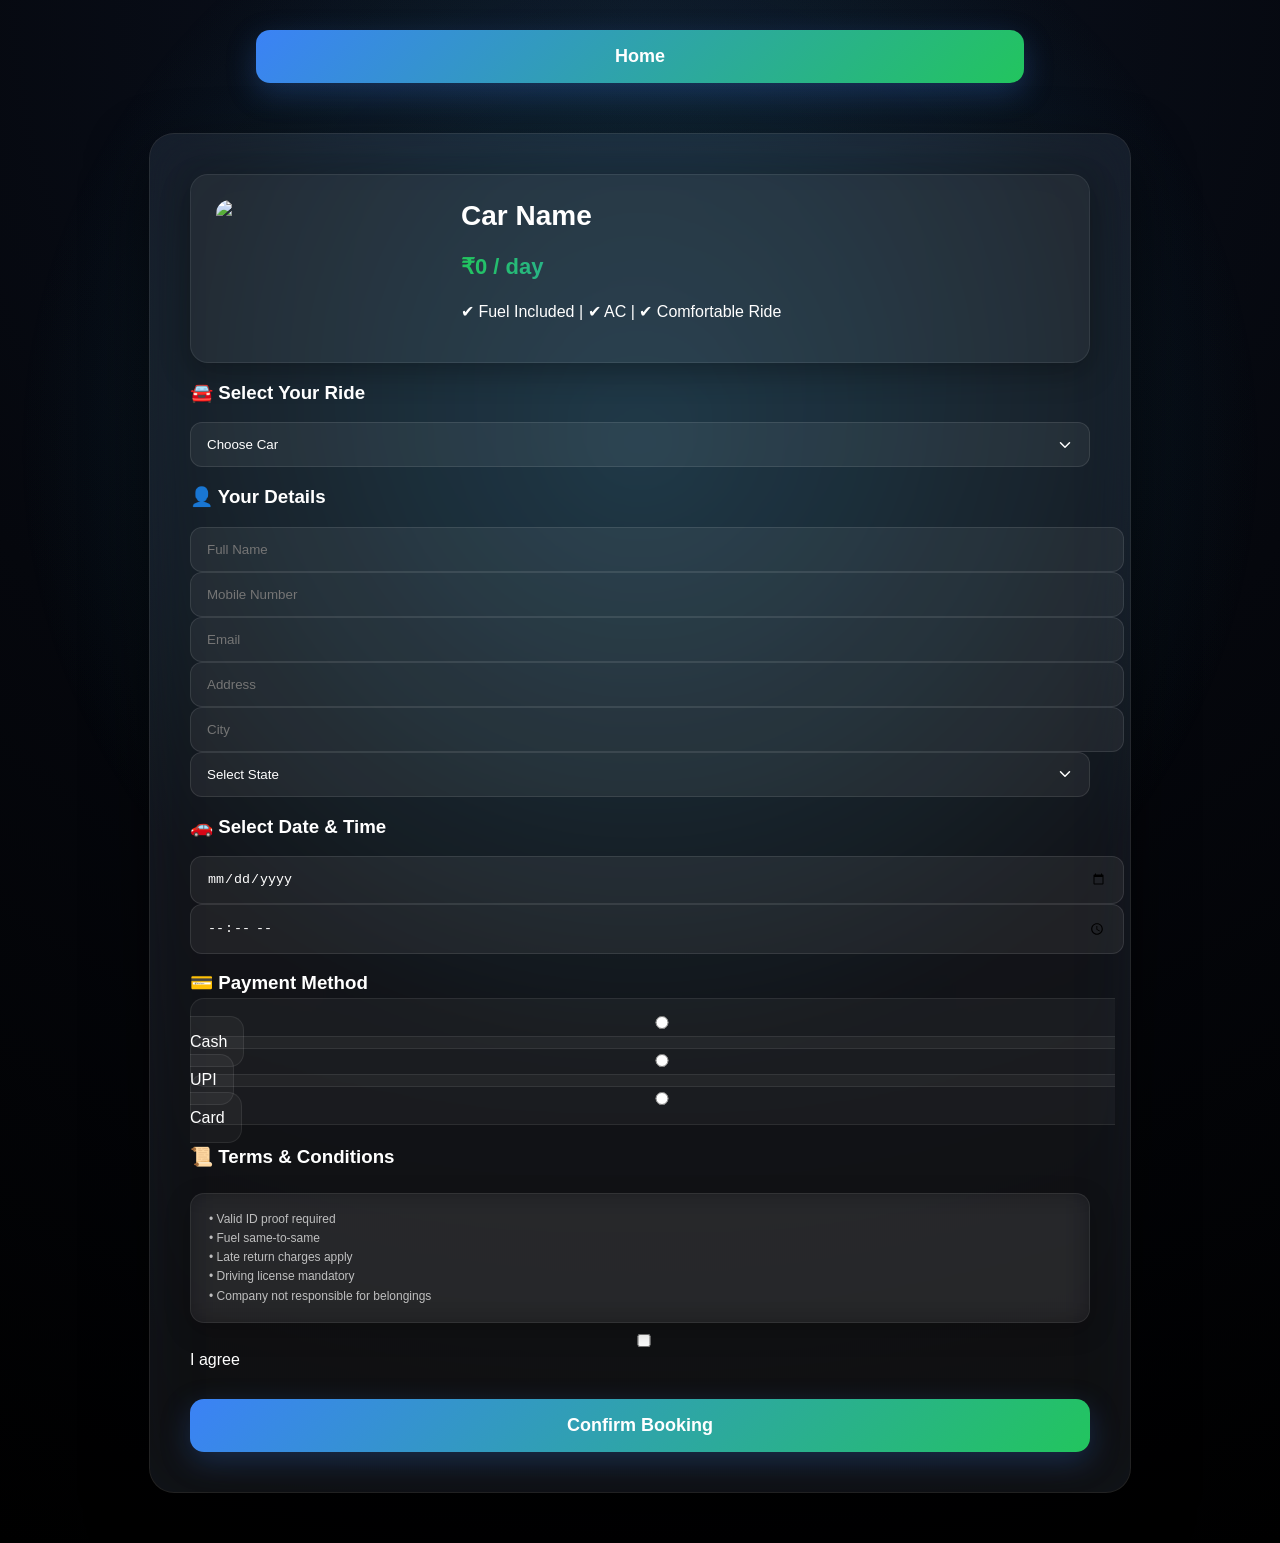
==== commit 98ce83df: "add new file" ====
--- a/booking.html
+++ b/booking.html
@@ -185,10 +185,23 @@
   /* soft glow */
   box-shadow: 0 8px 25px rgba(0,0,0,0.25);
 }
+nav{
+  width: 60%;
+  padding-left: 20%;
+}
 </style>
 </head>
 
 <body>
+
+  <!--header section-->
+     <header>
+      <nav class="nav-bar">
+        <div class="nav__btns">
+         <a href="index.html"><button class="btn">Home</button></a>
+        </div>
+      </nav>
+    </header>
 
 <div class="container">
 
@@ -312,11 +325,9 @@
         src="https://cdn.jsdelivr.net/npm/@emailjs/browser@4/dist/email.min.js">
 </script>
 <script type="text/javascript">
-   (function(){
-      emailjs.init({
-        publicKey: "",
-      });
-   })();
+  (function(){
+      emailjs.init("EPTCKvc0vVxCRM6qd");
+  })();
 </script>
 <script src="mail.js"></script>
 <script>
@@ -457,4 +468,4 @@
 
 </script>
 </body>
-</html>+</html>
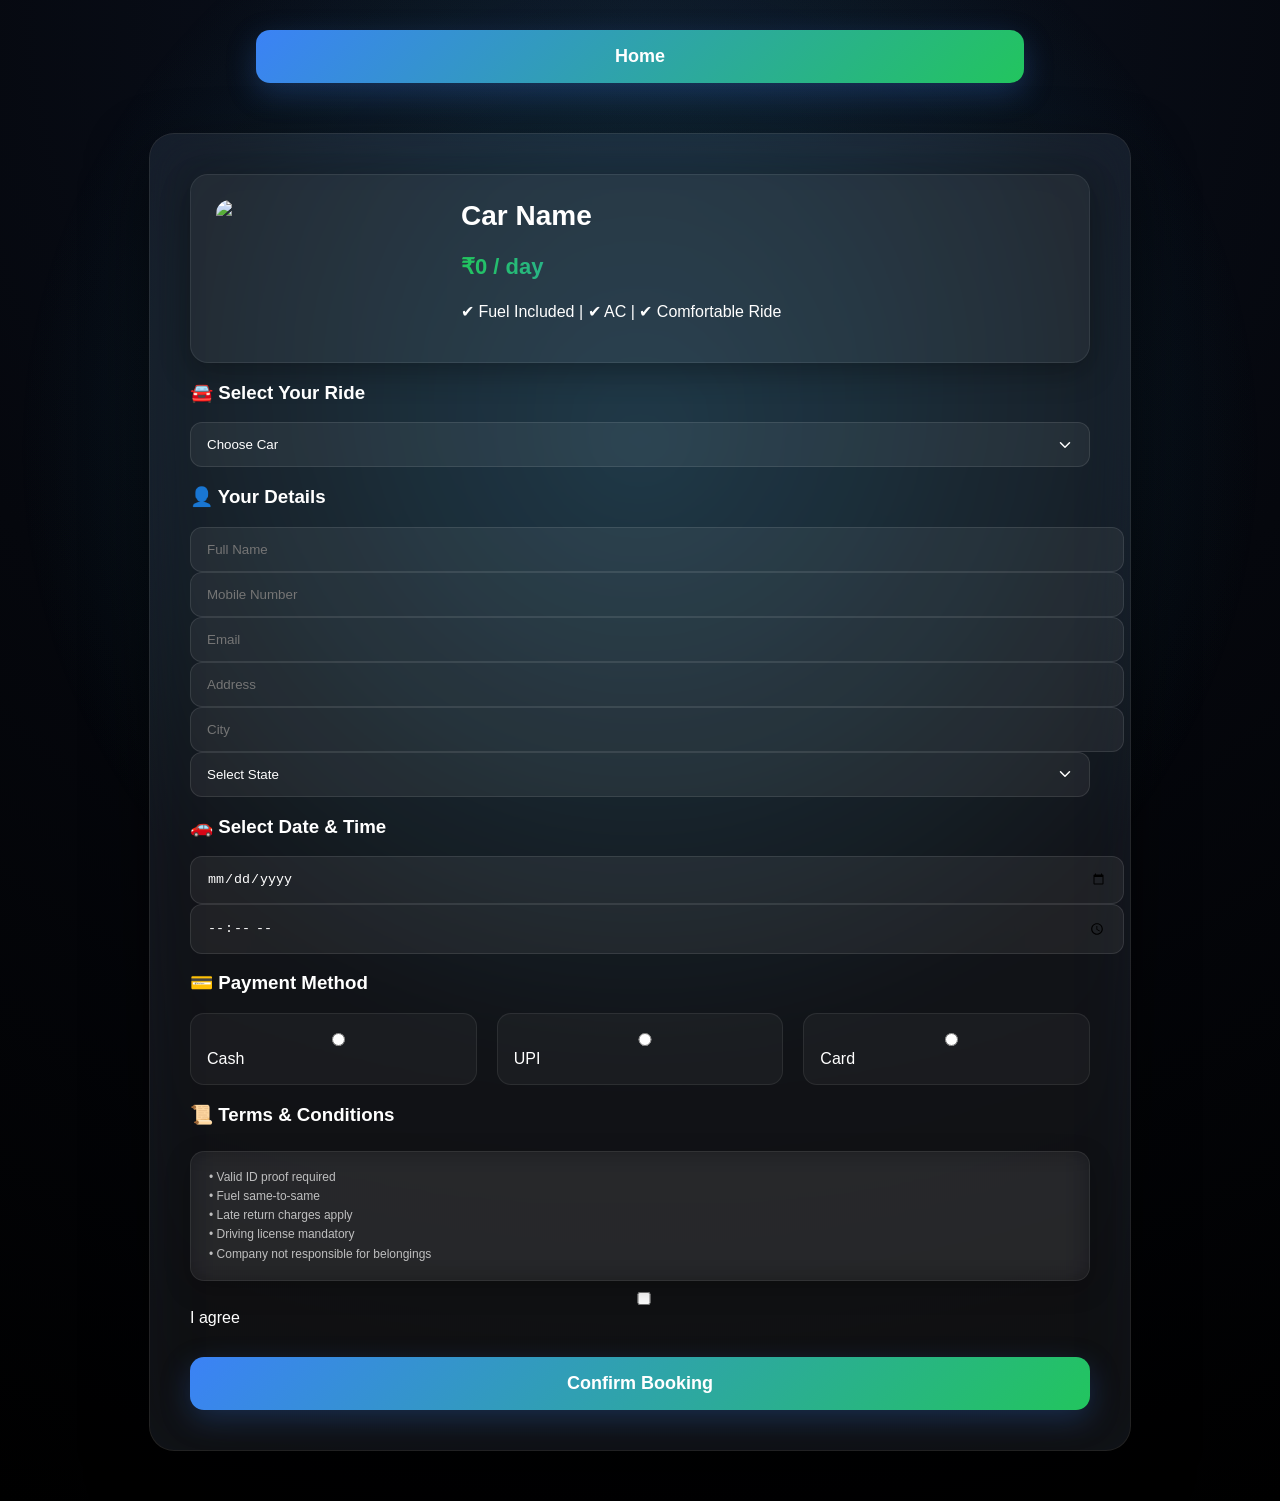
==== commit bb047d74: "edit payment" ====
--- a/booking.html
+++ b/booking.html
@@ -123,6 +123,10 @@
 }
 
 /* ===== PAYMENT CARD STYLE ===== */
+.payment{
+  display: flex;
+  gap: 20px;
+}
 .payment label {
   flex: 1;
   padding: 16px;
